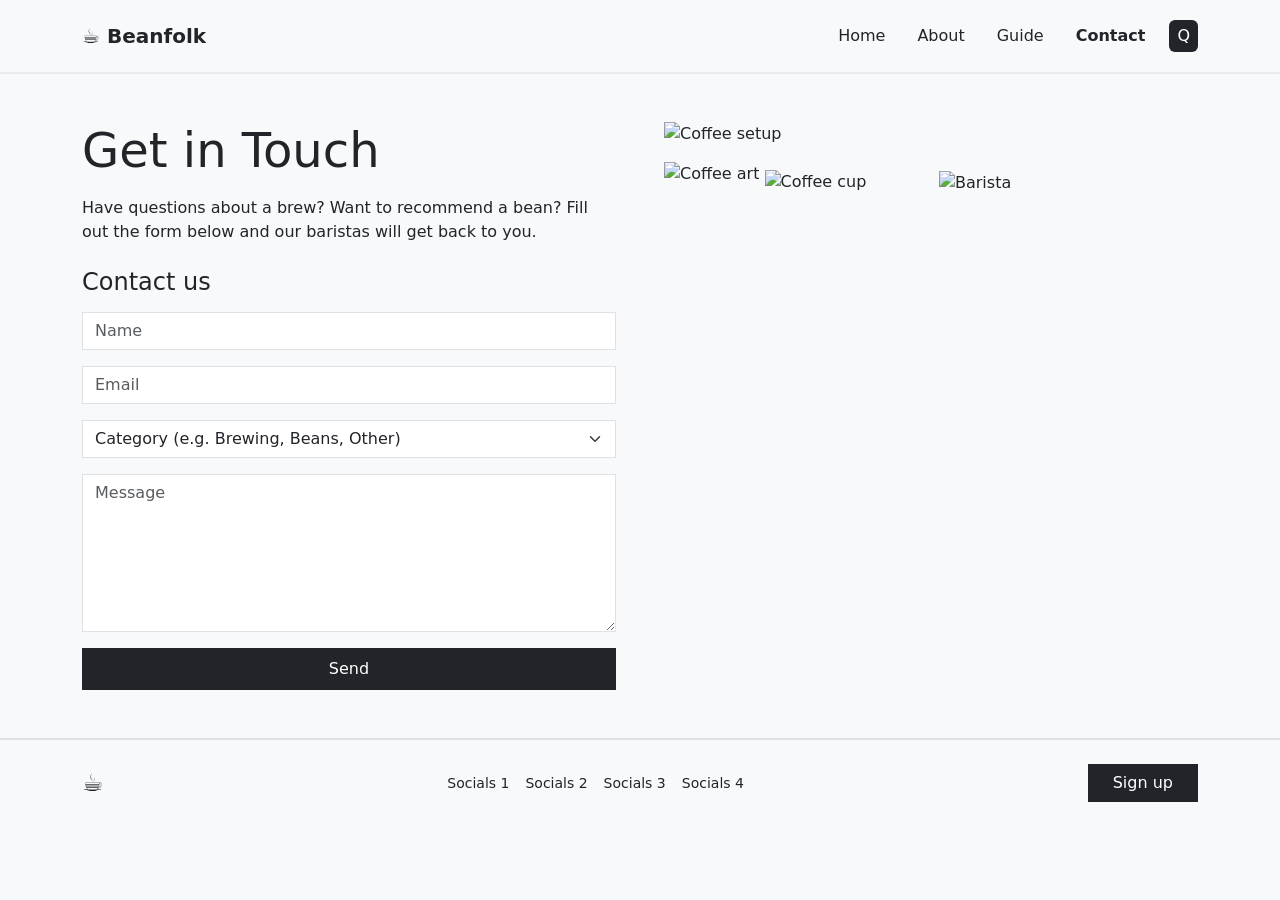
==== contact.html @ 8d96d605 "Add files via upload" ====
<!DOCTYPE html>
<html lang="en">
<head>
    <meta charset="UTF-8">
    <meta name="viewport" content="width=device-width, initial-scale=1.0">
    <title>Beanfolk | Contact</title>
    <link href="https://cdn.jsdelivr.net/npm/bootstrap@5.3.0/dist/css/bootstrap.min.css" rel="stylesheet">
</head>
<body class="bg-light text-dark">
    <nav class="navbar navbar-expand-lg bg-light border-bottom border-2 border-light-subtle py-3">
        <div class="container">
            <a class="navbar-brand fw-bold text-dark" href="#">☕ Beanfolk</a>
            <button class="navbar-toggler" type="button" data-bs-toggle="collapse" data-bs-target="#navbarNav">
                <span class="navbar-toggler-icon"></span>
            </button>
            <div class="collapse navbar-collapse justify-content-end" id="navbarNav">
                <ul class="navbar-nav align-items-center gap-3">
                    <li class="nav-item"><a class="nav-link text-dark" href="index.html">Home</a></li>
                    <li class="nav-item"><a class="nav-link text-dark" href="about.html">About</a></li>
                    <li class="nav-item"><a class="nav-link text-dark" href="guide.html">Guide</a></li>
                    <li class="nav-item"><a class="nav-link text-dark fw-bold" href="contact.html">Contact</a></li>
                    <li class="nav-item">
                        <span class="bg-dark text-white rounded px-2 py-1 d-inline-block">Q</span>
                    </li>
                </ul>
            </div>
        </div>
    </nav>

    <main class="container my-5">
        <div class="row g-5 align-items-start">
            <section class="col-lg-6">
                <h1 class="display-5 fw-normal mb-3">Get in Touch</h1>
                <p class="mb-4">Have questions about a brew? Want to recommend a bean? Fill out the form below and our baristas will get back to you.</p>

                <h2 class="h4 mb-3">Contact us</h2>

                <form>
                    <div class="mb-3">
                        <input type="text" class="form-control rounded-0" placeholder="Name" required>
                    </div>
                    <div class="mb-3">
                        <input type="email" class="form-control rounded-0" placeholder="Email" required>
                    </div>
                    <div class="mb-3">
                        <select class="form-select rounded-0" required>
                            <option value="" disabled selected>Category (e.g. Brewing, Beans, Other)</option>
                            <option value="beans">Coffee Beans</option>
                            <option value="brewing">Brewing Methods</option>
                            <option value="equipment">Equipment</option>
                        </select>
                    </div>
                    <div class="mb-3">
                        <textarea class="form-control rounded-0" rows="6" placeholder="Message" required></textarea>
                    </div>
                    <button type="submit" class="btn btn-dark w-100 py-2 rounded-0">Send</button>
                </form>
            </section>

            <aside class="col-lg-6">
                <img src="https://placehold.co/600x300/ECE4D9/3E2723?text=Top+Image" class="img-fluid w-100 mb-3" alt="Coffee setup">

                <div class="row g-3">
                    <div class="col-6">
                        <img src="https://placehold.co/300x300/ECE4D9/3E2723?text=Image+1" class="img-fluid w-100 mb-3" alt="Coffee art">
                        <img src="https://placehold.co/300x300/ECE4D9/3E2723?text=Image+3" class="img-fluid w-100" alt="Coffee cup">
                    </div>
                    <div class="col-6 mt-4">
                        <img src="https://placehold.co/300x400/ECE4D9/3E2723?text=Image+2" class="img-fluid w-100" alt="Barista">
                    </div>
                </div>
            </aside>
        </div>
    </main>

    <footer class="border-top border-2 py-4 mt-5 bg-light">
        <div class="container d-flex justify-content-between align-items-center flex-wrap gap-3">
            <div class="fs-4">☕</div>
            <div class="d-flex flex-wrap gap-3 small">
                <a href="#" class="text-dark text-decoration-none">Socials 1</a>
                <a href="#" class="text-dark text-decoration-none">Socials 2</a>
                <a href="#" class="text-dark text-decoration-none">Socials 3</a>
                <a href="#" class="text-dark text-decoration-none">Socials 4</a>
            </div>
            <button class="btn btn-dark rounded-0 px-4">Sign up</button>
        </div>
    </footer>

    <script src="https://cdn.jsdelivr.net/npm/bootstrap@5.3.0/dist/js/bootstrap.bundle.min.js"></script>
</body>
</html>
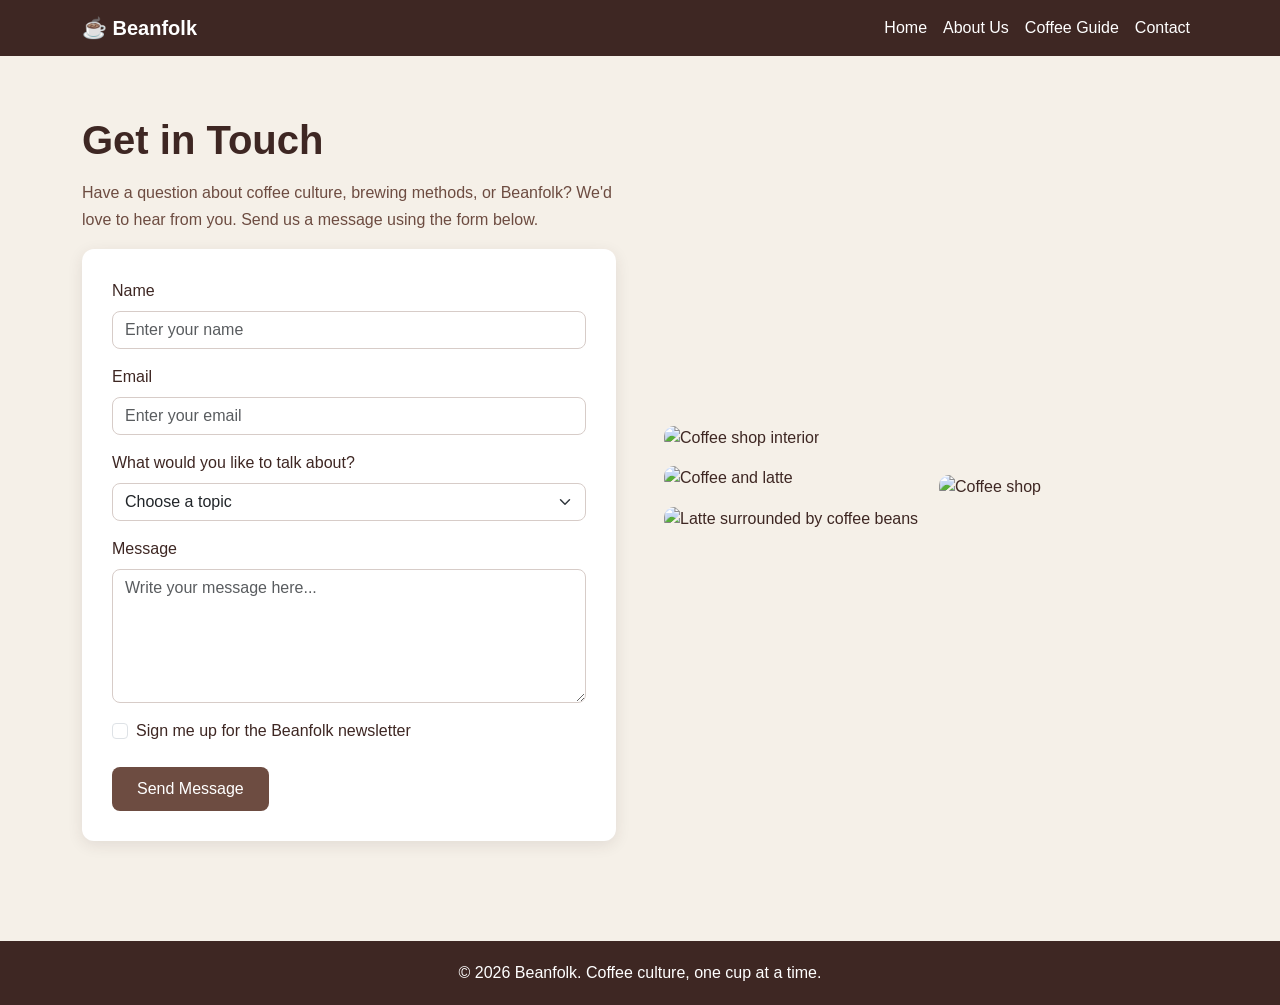
==== commit b53df761: "Revise contact.html with updated Bootstrap and styles Updated Bootstrap version and improved styling" ====
--- a/contact.html
+++ b/contact.html
@@ -1,91 +1,522 @@
 <!DOCTYPE html>
 <html lang="en">
 <head>
-    <meta charset="UTF-8">
-    <meta name="viewport" content="width=device-width, initial-scale=1.0">
-    <title>Beanfolk | Contact</title>
-    <link href="https://cdn.jsdelivr.net/npm/bootstrap@5.3.0/dist/css/bootstrap.min.css" rel="stylesheet">
+<meta charset="UTF-8">
+<meta name="viewport" content="width=device-width, initial-scale=1.0">
+ 
+  <title>Beanfolk | Contact</title>
+ 
+  <!-- Bootstrap CSS -->
+<link
+
+    href="https://cdn.jsdelivr.net/npm/bootstrap@5.3.3/dist/css/bootstrap.min.css"
+
+    rel="stylesheet"
+>
+ 
+  <style>
+
+    body {
+
+      background-color: #f5f0e8;
+
+      color: #3e2723;
+
+      font-family: Arial, sans-serif;
+
+    }
+ 
+    .navbar {
+
+      background-color: #3e2723;
+
+    }
+ 
+    .navbar-brand,
+
+    .nav-link {
+
+      color: #fff !important;
+
+    }
+ 
+    .nav-link:hover {
+
+      color: #d7b899 !important;
+
+    }
+ 
+    .contact-section {
+
+      padding: 60px 0;
+
+    }
+ 
+    .contact-title {
+
+      font-weight: bold;
+
+      margin-bottom: 15px;
+
+    }
+ 
+    .contact-text {
+
+      color: #6d4c41;
+
+      line-height: 1.7;
+
+    }
+ 
+    .contact-form {
+
+      background-color: #fff;
+
+      padding: 30px;
+
+      border-radius: 12px;
+
+      box-shadow: 0 4px 15px rgba(62, 39, 35, 0.1);
+
+    }
+ 
+    .form-control,
+
+    .form-select {
+
+      border: 1px solid #d7ccc8;
+
+      border-radius: 8px;
+
+    }
+ 
+    .form-control:focus,
+
+    .form-select:focus {
+
+      border-color: #795548;
+
+      box-shadow: 0 0 0 0.2rem rgba(121, 85, 72, 0.15);
+
+    }
+ 
+    .btn-coffee {
+
+      background-color: #6d4c41;
+
+      color: white;
+
+      border: none;
+
+      padding: 10px 25px;
+
+      border-radius: 8px;
+
+    }
+ 
+    .btn-coffee:hover {
+
+      background-color: #4e342e;
+
+      color: white;
+
+    }
+ 
+    .coffee-images img {
+
+      object-fit: cover;
+
+      border-radius: 10px;
+
+    }
+ 
+    .top-image {
+
+      height: 300px;
+
+    }
+ 
+    .square-image {
+
+      height: 220px;
+
+    }
+ 
+    .tall-image {
+
+      height: 460px;
+
+    }
+ 
+    footer {
+
+      background-color: #3e2723;
+
+      color: white;
+
+      padding: 20px 0;
+
+      margin-top: 40px;
+
+    }
+</style>
 </head>
-<body class="bg-light text-dark">
-    <nav class="navbar navbar-expand-lg bg-light border-bottom border-2 border-light-subtle py-3">
-        <div class="container">
-            <a class="navbar-brand fw-bold text-dark" href="#">☕ Beanfolk</a>
-            <button class="navbar-toggler" type="button" data-bs-toggle="collapse" data-bs-target="#navbarNav">
-                <span class="navbar-toggler-icon"></span>
-            </button>
-            <div class="collapse navbar-collapse justify-content-end" id="navbarNav">
-                <ul class="navbar-nav align-items-center gap-3">
-                    <li class="nav-item"><a class="nav-link text-dark" href="index.html">Home</a></li>
-                    <li class="nav-item"><a class="nav-link text-dark" href="about.html">About</a></li>
-                    <li class="nav-item"><a class="nav-link text-dark" href="guide.html">Guide</a></li>
-                    <li class="nav-item"><a class="nav-link text-dark fw-bold" href="contact.html">Contact</a></li>
-                    <li class="nav-item">
-                        <span class="bg-dark text-white rounded px-2 py-1 d-inline-block">Q</span>
-                    </li>
-                </ul>
+ 
+<body>
+ 
+  <!-- Navigation -->
+<nav class="navbar navbar-expand-lg">
+<div class="container">
+ 
+      <a class="navbar-brand fw-bold" href="index.html">
+
+        ☕ Beanfolk
+</a>
+ 
+      <button
+
+        class="navbar-toggler"
+
+        type="button"
+
+        data-bs-toggle="collapse"
+
+        data-bs-target="#navbarNav"
+
+        aria-controls="navbarNav"
+
+        aria-expanded="false"
+
+        aria-label="Toggle navigation"
+>
+<span class="navbar-toggler-icon"></span>
+</button>
+ 
+      <div class="collapse navbar-collapse" id="navbarNav">
+ 
+        <ul class="navbar-nav ms-auto">
+ 
+          <li class="nav-item">
+<a class="nav-link" href="index.html">
+
+              Home
+</a>
+</li>
+ 
+          <li class="nav-item">
+<a class="nav-link" href="about.html">
+
+              About Us
+</a>
+</li>
+ 
+          <li class="nav-item">
+<a class="nav-link" href="coffee-guide.html">
+
+              Coffee Guide
+</a>
+</li>
+ 
+          <li class="nav-item">
+<a class="nav-link active" href="contact.html">
+
+              Contact
+</a>
+</li>
+ 
+        </ul>
+ 
+      </div>
+</div>
+</nav>
+ 
+ 
+  <!-- Contact Section -->
+<section class="contact-section">
+ 
+    <div class="container">
+ 
+      <div class="row align-items-center g-5">
+ 
+        <!-- Contact Form -->
+<div class="col-lg-6">
+ 
+          <h1 class="contact-title">
+
+            Get in Touch
+</h1>
+ 
+          <p class="contact-text">
+
+            Have a question about coffee culture, brewing methods,
+
+            or Beanfolk? We'd love to hear from you. Send us a
+
+            message using the form below.
+</p>
+ 
+ 
+          <div class="contact-form">
+ 
+            <form>
+ 
+              <!-- Name -->
+<div class="mb-3">
+ 
+                <label for="name" class="form-label">
+
+                  Name
+</label>
+ 
+                <input
+
+                  type="text"
+
+                  class="form-control"
+
+                  id="name"
+
+                  placeholder="Enter your name"
+
+                  required
+>
+ 
+              </div>
+ 
+ 
+              <!-- Email -->
+<div class="mb-3">
+ 
+                <label for="email" class="form-label">
+
+                  Email
+</label>
+ 
+                <input
+
+                  type="email"
+
+                  class="form-control"
+
+                  id="email"
+
+                  placeholder="Enter your email"
+
+                  required
+>
+ 
+              </div>
+ 
+ 
+              <!-- Topic -->
+<div class="mb-3">
+ 
+                <label for="topic" class="form-label">
+
+                  What would you like to talk about?
+</label>
+ 
+                <select
+
+                  class="form-select"
+
+                  id="topic"
+
+                  required
+>
+ 
+                  <option value="">
+
+                    Choose a topic
+</option>
+ 
+                  <option value="coffee-culture">
+
+                    Coffee Culture
+</option>
+ 
+                  <option value="brewing">
+
+                    Brewing Methods
+</option>
+ 
+                  <option value="origins">
+
+                    Coffee Origins
+</option>
+ 
+                  <option value="website">
+
+                    Website Feedback
+</option>
+ 
+                  <option value="other">
+
+                    Other
+</option>
+ 
+                </select>
+ 
+              </div>
+ 
+ 
+              <!-- Message -->
+<div class="mb-3">
+ 
+                <label for="message" class="form-label">
+
+                  Message
+</label>
+ 
+                <textarea
+
+                  class="form-control"
+
+                  id="message"
+
+                  rows="5"
+
+                  placeholder="Write your message here..."
+
+                  required
+></textarea>
+ 
+              </div>
+ 
+ 
+              <!-- Newsletter -->
+<div class="form-check mb-4">
+ 
+                <input
+
+                  class="form-check-input"
+
+                  type="checkbox"
+
+                  id="newsletter"
+>
+ 
+                <label
+
+                  class="form-check-label"
+
+                  for="newsletter"
+>
+
+                  Sign me up for the Beanfolk newsletter
+</label>
+ 
+              </div>
+ 
+ 
+              <!-- Submit -->
+<button
+
+                type="submit"
+
+                class="btn btn-coffee"
+>
+
+                Send Message
+</button>
+ 
+            </form>
+ 
+          </div>
+ 
+        </div>
+ 
+ 
+        <!-- Coffee Images -->
+<aside class="col-lg-6 coffee-images">
+ 
+          <!-- Large Top Image -->
+<img
+
+            src="https://images.unsplash.com/photo-1501339847302-ac426a4a7cbb?auto=format&fit=crop&w=1200&q=80"
+
+            class="img-fluid w-100 mb-3 top-image"
+
+            alt="Coffee shop interior"
+>
+ 
+ 
+          <div class="row g-3">
+ 
+            <!-- Left Column -->
+<div class="col-6">
+ 
+              <!-- Image 1 -->
+<img
+
+                src="https://images.unsplash.com/photo-1495474472287-4d71bcdd2085?auto=format&fit=crop&w=800&q=80"
+
+                class="img-fluid w-100 mb-3 square-image"
+
+                alt="Coffee and latte"
+>
+ 
+ 
+              <!-- Image 3 -->
+<img
+
+                src="https://images.unsplash.com/photo-1512568400610-62da28bc8a13?auto=format&fit=crop&w=800&q=80"
+
+                class="img-fluid w-100 square-image"
+
+                alt="Latte surrounded by coffee beans"
+>
+ 
             </div>
-        </div>
-    </nav>
-
-    <main class="container my-5">
-        <div class="row g-5 align-items-start">
-            <section class="col-lg-6">
-                <h1 class="display-5 fw-normal mb-3">Get in Touch</h1>
-                <p class="mb-4">Have questions about a brew? Want to recommend a bean? Fill out the form below and our baristas will get back to you.</p>
-
-                <h2 class="h4 mb-3">Contact us</h2>
-
-                <form>
-                    <div class="mb-3">
-                        <input type="text" class="form-control rounded-0" placeholder="Name" required>
-                    </div>
-                    <div class="mb-3">
-                        <input type="email" class="form-control rounded-0" placeholder="Email" required>
-                    </div>
-                    <div class="mb-3">
-                        <select class="form-select rounded-0" required>
-                            <option value="" disabled selected>Category (e.g. Brewing, Beans, Other)</option>
-                            <option value="beans">Coffee Beans</option>
-                            <option value="brewing">Brewing Methods</option>
-                            <option value="equipment">Equipment</option>
-                        </select>
-                    </div>
-                    <div class="mb-3">
-                        <textarea class="form-control rounded-0" rows="6" placeholder="Message" required></textarea>
-                    </div>
-                    <button type="submit" class="btn btn-dark w-100 py-2 rounded-0">Send</button>
-                </form>
-            </section>
-
-            <aside class="col-lg-6">
-                <img src="https://placehold.co/600x300/ECE4D9/3E2723?text=Top+Image" class="img-fluid w-100 mb-3" alt="Coffee setup">
-
-                <div class="row g-3">
-                    <div class="col-6">
-                        <img src="https://placehold.co/300x300/ECE4D9/3E2723?text=Image+1" class="img-fluid w-100 mb-3" alt="Coffee art">
-                        <img src="https://placehold.co/300x300/ECE4D9/3E2723?text=Image+3" class="img-fluid w-100" alt="Coffee cup">
-                    </div>
-                    <div class="col-6 mt-4">
-                        <img src="https://placehold.co/300x400/ECE4D9/3E2723?text=Image+2" class="img-fluid w-100" alt="Barista">
-                    </div>
-                </div>
-            </aside>
-        </div>
-    </main>
-
-    <footer class="border-top border-2 py-4 mt-5 bg-light">
-        <div class="container d-flex justify-content-between align-items-center flex-wrap gap-3">
-            <div class="fs-4">☕</div>
-            <div class="d-flex flex-wrap gap-3 small">
-                <a href="#" class="text-dark text-decoration-none">Socials 1</a>
-                <a href="#" class="text-dark text-decoration-none">Socials 2</a>
-                <a href="#" class="text-dark text-decoration-none">Socials 3</a>
-                <a href="#" class="text-dark text-decoration-none">Socials 4</a>
+ 
+ 
+            <!-- Right Column -->
+<div class="col-6 mt-4">
+ 
+              <!-- Image 2 -->
+<img
+
+                src="https://images.unsplash.com/photo-1445116572660-236099ec97a0?auto=format&fit=crop&w=800&q=80"
+
+                class="img-fluid w-100 tall-image"
+
+                alt="Coffee shop"
+>
+ 
             </div>
-            <button class="btn btn-dark rounded-0 px-4">Sign up</button>
-        </div>
-    </footer>
-
-    <script src="https://cdn.jsdelivr.net/npm/bootstrap@5.3.0/dist/js/bootstrap.bundle.min.js"></script>
+ 
+          </div>
+ 
+        </aside>
+ 
+      </div>
+ 
+    </div>
+ 
+  </section>
+ 
+ 
+  <!-- Footer -->
+<footer>
+ 
+    <div class="container text-center">
+ 
+      <p class="mb-0">
+
+        © 2026 Beanfolk. Coffee culture, one cup at a time.
+</p>
+ 
+    </div>
+ 
+  </footer>
+ 
+ 
+  <!-- Bootstrap JavaScript -->
+<script
+
+    src="https://cdn.jsdelivr.net/npm/bootstrap@5.3.3/dist/js/bootstrap.bundle.min.js"
+></script>
+ 
 </body>
-</html>+</html>
+ 
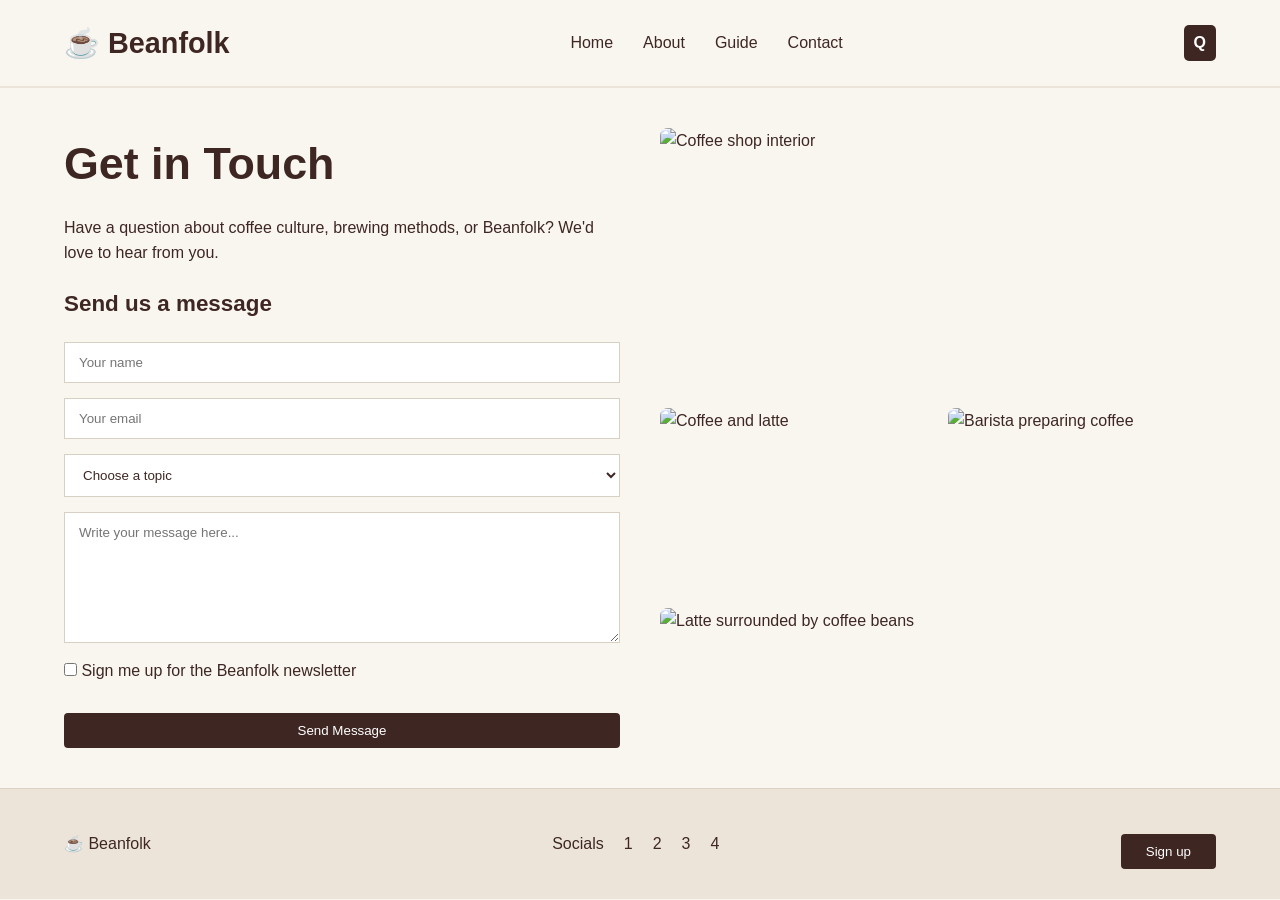
==== commit 77951989: "Refactor contact.html structure and styles" ====
--- a/contact.html
+++ b/contact.html
@@ -3,520 +3,172 @@
 <head>
 <meta charset="UTF-8">
 <meta name="viewport" content="width=device-width, initial-scale=1.0">
+<title>Beanfolk | Contact</title>
  
-  <title>Beanfolk | Contact</title>
- 
-  <!-- Bootstrap CSS -->
-<link
-
-    href="https://cdn.jsdelivr.net/npm/bootstrap@5.3.3/dist/css/bootstrap.min.css"
-
-    rel="stylesheet"
->
- 
-  <style>
-
-    body {
-
-      background-color: #f5f0e8;
-
-      color: #3e2723;
-
-      font-family: Arial, sans-serif;
-
-    }
- 
-    .navbar {
-
-      background-color: #3e2723;
-
-    }
- 
-    .navbar-brand,
-
-    .nav-link {
-
-      color: #fff !important;
-
-    }
- 
-    .nav-link:hover {
-
-      color: #d7b899 !important;
-
-    }
- 
-    .contact-section {
-
-      padding: 60px 0;
-
-    }
- 
-    .contact-title {
-
-      font-weight: bold;
-
-      margin-bottom: 15px;
-
-    }
- 
-    .contact-text {
-
-      color: #6d4c41;
-
-      line-height: 1.7;
-
-    }
- 
-    .contact-form {
-
-      background-color: #fff;
-
-      padding: 30px;
-
-      border-radius: 12px;
-
-      box-shadow: 0 4px 15px rgba(62, 39, 35, 0.1);
-
-    }
- 
-    .form-control,
-
-    .form-select {
-
-      border: 1px solid #d7ccc8;
-
-      border-radius: 8px;
-
-    }
- 
-    .form-control:focus,
-
-    .form-select:focus {
-
-      border-color: #795548;
-
-      box-shadow: 0 0 0 0.2rem rgba(121, 85, 72, 0.15);
-
-    }
- 
-    .btn-coffee {
-
-      background-color: #6d4c41;
-
-      color: white;
-
-      border: none;
-
-      padding: 10px 25px;
-
-      border-radius: 8px;
-
-    }
- 
-    .btn-coffee:hover {
-
-      background-color: #4e342e;
-
-      color: white;
-
-    }
- 
-    .coffee-images img {
-
-      object-fit: cover;
-
-      border-radius: 10px;
-
-    }
- 
-    .top-image {
-
-      height: 300px;
-
-    }
- 
-    .square-image {
-
-      height: 220px;
-
-    }
- 
-    .tall-image {
-
-      height: 460px;
-
-    }
- 
-    footer {
-
-      background-color: #3e2723;
-
-      color: white;
-
-      padding: 20px 0;
-
-      margin-top: 40px;
-
-    }
-</style>
+  <!-- Make sure style.css is in the SAME folder as contact.html -->
+<link rel="stylesheet" href="style.css">
 </head>
  
 <body>
  
-  <!-- Navigation -->
-<nav class="navbar navbar-expand-lg">
-<div class="container">
+  <header>
+<div class="logo">☕ Beanfolk</div>
  
-      <a class="navbar-brand fw-bold" href="index.html">
-
-        ☕ Beanfolk
-</a>
- 
-      <button
-
-        class="navbar-toggler"
-
-        type="button"
-
-        data-bs-toggle="collapse"
-
-        data-bs-target="#navbarNav"
-
-        aria-controls="navbarNav"
-
-        aria-expanded="false"
-
-        aria-label="Toggle navigation"
->
-<span class="navbar-toggler-icon"></span>
-</button>
- 
-      <div class="collapse navbar-collapse" id="navbarNav">
- 
-        <ul class="navbar-nav ms-auto">
- 
-          <li class="nav-item">
-<a class="nav-link" href="index.html">
-
-              Home
-</a>
-</li>
- 
-          <li class="nav-item">
-<a class="nav-link" href="about.html">
-
-              About Us
-</a>
-</li>
- 
-          <li class="nav-item">
-<a class="nav-link" href="coffee-guide.html">
-
-              Coffee Guide
-</a>
-</li>
- 
-          <li class="nav-item">
-<a class="nav-link active" href="contact.html">
-
-              Contact
-</a>
-</li>
- 
-        </ul>
- 
-      </div>
-</div>
+    <nav>
+<ul>
+<li><a href="index.html">Home</a></li>
+<li><a href="about.html">About</a></li>
+<li><a href="guide.html">Guide</a></li>
+<li><a href="contact.html" class="active-link">Contact</a></li>
+</ul>
 </nav>
  
+    <div class="search-icon">Q</div>
+</header>
  
-  <!-- Contact Section -->
-<section class="contact-section">
  
-    <div class="container">
+  <main class="contact-page">
  
-      <div class="row align-items-center g-5">
+    <div class="contact-layout">
  
-        <!-- Contact Form -->
-<div class="col-lg-6">
+      <section class="contact-form-panel">
  
-          <h1 class="contact-title">
+        <h1>Get in Touch</h1>
+ 
+        <p>
 
-            Get in Touch
-</h1>
- 
-          <p class="contact-text">
+          Have a question about coffee culture, brewing methods, or Beanfolk?
 
-            Have a question about coffee culture, brewing methods,
-
-            or Beanfolk? We'd love to hear from you. Send us a
-
-            message using the form below.
+          We'd love to hear from you.
 </p>
  
+        <h2>Send us a message</h2>
  
-          <div class="contact-form">
+        <form class="contact-form">
  
-            <form>
+          <input
+
+            type="text"
+
+            class="form-control"
+
+            placeholder="Your name"
+
+            required
+>
  
-              <!-- Name -->
-<div class="mb-3">
+          <input
+
+            type="email"
+
+            class="form-control"
+
+            placeholder="Your email"
+
+            required
+>
  
-                <label for="name" class="form-label">
+          <select class="form-select" required>
+<option value="" disabled selected>Choose a topic</option>
+<option value="coffee-culture">Coffee Culture</option>
+<option value="brewing">Brewing Methods</option>
+<option value="coffee-guide">Coffee Guide</option>
+<option value="feedback">Website Feedback</option>
+<option value="other">Other</option>
+</select>
+ 
+          <textarea
 
-                  Name
+            class="form-control"
+
+            rows="7"
+
+            placeholder="Write your message here..."
+
+            required
+></textarea>
+ 
+          <label>
+<input type="checkbox">
+
+            Sign me up for the Beanfolk newsletter
 </label>
  
-                <input
+          <button type="submit" class="btn">Send Message</button>
+ 
+        </form>
+ 
+      </section>
+ 
+ 
+      <aside class="contact-gallery">
+ 
+        <img
 
-                  type="text"
+          class="gallery-main"
 
-                  class="form-control"
+          src="https://images.unsplash.com/photo-1501339847302-ac426a4a7cbb?auto=format&fit=crop&w=1200&q=80"
 
-                  id="name"
-
-                  placeholder="Enter your name"
-
-                  required
+          alt="Coffee shop interior"
 >
  
-              </div>
+        <div class="gallery-grid">
  
+          <div class="gallery-column">
  
-              <!-- Email -->
-<div class="mb-3">
- 
-                <label for="email" class="form-label">
+            <img
 
-                  Email
-</label>
- 
-                <input
+              src="https://images.unsplash.com/photo-1495474472287-4d71bcdd2085?auto=format&fit=crop&w=800&q=80"
 
-                  type="email"
-
-                  class="form-control"
-
-                  id="email"
-
-                  placeholder="Enter your email"
-
-                  required
+              alt="Coffee and latte"
 >
  
-              </div>
- 
- 
-              <!-- Topic -->
-<div class="mb-3">
- 
-                <label for="topic" class="form-label">
+            <img
 
-                  What would you like to talk about?
-</label>
- 
-                <select
+              src="https://images.unsplash.com/photo-1512568400610-62da28bc8a13?auto=format&fit=crop&w=800&q=80"
 
-                  class="form-select"
-
-                  id="topic"
-
-                  required
+              alt="Latte surrounded by coffee beans"
 >
  
-                  <option value="">
+          </div>
+ 
+          <div class="gallery-column tall">
+ 
+            <img
 
-                    Choose a topic
-</option>
- 
-                  <option value="coffee-culture">
+              src="https://images.unsplash.com/photo-1445116572660-236099ec97a0?auto=format&fit=crop&w=800&q=80"
 
-                    Coffee Culture
-</option>
- 
-                  <option value="brewing">
-
-                    Brewing Methods
-</option>
- 
-                  <option value="origins">
-
-                    Coffee Origins
-</option>
- 
-                  <option value="website">
-
-                    Website Feedback
-</option>
- 
-                  <option value="other">
-
-                    Other
-</option>
- 
-                </select>
- 
-              </div>
- 
- 
-              <!-- Message -->
-<div class="mb-3">
- 
-                <label for="message" class="form-label">
-
-                  Message
-</label>
- 
-                <textarea
-
-                  class="form-control"
-
-                  id="message"
-
-                  rows="5"
-
-                  placeholder="Write your message here..."
-
-                  required
-></textarea>
- 
-              </div>
- 
- 
-              <!-- Newsletter -->
-<div class="form-check mb-4">
- 
-                <input
-
-                  class="form-check-input"
-
-                  type="checkbox"
-
-                  id="newsletter"
+              alt="Barista preparing coffee"
 >
- 
-                <label
-
-                  class="form-check-label"
-
-                  for="newsletter"
->
-
-                  Sign me up for the Beanfolk newsletter
-</label>
- 
-              </div>
- 
- 
-              <!-- Submit -->
-<button
-
-                type="submit"
-
-                class="btn btn-coffee"
->
-
-                Send Message
-</button>
- 
-            </form>
  
           </div>
  
         </div>
  
- 
-        <!-- Coffee Images -->
-<aside class="col-lg-6 coffee-images">
- 
-          <!-- Large Top Image -->
-<img
-
-            src="https://images.unsplash.com/photo-1501339847302-ac426a4a7cbb?auto=format&fit=crop&w=1200&q=80"
-
-            class="img-fluid w-100 mb-3 top-image"
-
-            alt="Coffee shop interior"
->
- 
- 
-          <div class="row g-3">
- 
-            <!-- Left Column -->
-<div class="col-6">
- 
-              <!-- Image 1 -->
-<img
-
-                src="https://images.unsplash.com/photo-1495474472287-4d71bcdd2085?auto=format&fit=crop&w=800&q=80"
-
-                class="img-fluid w-100 mb-3 square-image"
-
-                alt="Coffee and latte"
->
- 
- 
-              <!-- Image 3 -->
-<img
-
-                src="https://images.unsplash.com/photo-1512568400610-62da28bc8a13?auto=format&fit=crop&w=800&q=80"
-
-                class="img-fluid w-100 square-image"
-
-                alt="Latte surrounded by coffee beans"
->
- 
-            </div>
- 
- 
-            <!-- Right Column -->
-<div class="col-6 mt-4">
- 
-              <!-- Image 2 -->
-<img
-
-                src="https://images.unsplash.com/photo-1445116572660-236099ec97a0?auto=format&fit=crop&w=800&q=80"
-
-                class="img-fluid w-100 tall-image"
-
-                alt="Coffee shop"
->
- 
-            </div>
- 
-          </div>
- 
-        </aside>
- 
-      </div>
+      </aside>
  
     </div>
  
-  </section>
+  </main>
  
  
-  <!-- Footer -->
-<footer>
+  <footer>
  
-    <div class="container text-center">
+    <div class="footer-logo">☕ Beanfolk</div>
  
-      <p class="mb-0">
-
-        © 2026 Beanfolk. Coffee culture, one cup at a time.
-</p>
+    <div class="footer-socials">
+<span>Socials</span>
+<span>1</span>
+<span>2</span>
+<span>3</span>
+<span>4</span>
+</div>
  
-    </div>
+    <button class="btn">Sign up</button>
  
   </footer>
  
  
-  <!-- Bootstrap JavaScript -->
-<script
-
-    src="https://cdn.jsdelivr.net/npm/bootstrap@5.3.3/dist/js/bootstrap.bundle.min.js"
-></script>
- 
 </body>
 </html>
  
--- a/style.css
+++ b/style.css
@@ -0,0 +1,693 @@
+
+:root {
+    --bg-color: #F9F6F0;
+    --card-color: #ECE4D9;
+    --text-color: #3E2723;
+    --accent-color: #8D6E63;
+    --white: #FFFFFF;
+    --apple-font: -apple-system, BlinkMacSystemFont, "SF Pro Display", "SF Pro Text", sans-serif;
+}
+
+* {
+    margin: 0;
+    padding: 0;
+    box-sizing: border-box;
+}
+
+html {
+    scroll-behavior: smooth;
+}
+
+body {
+    font-family: var(--apple-font);
+    background-color: var(--bg-color);
+    color: var(--text-color);
+    line-height: 1.6;
+}
+
+h1, h2, h3, .logo {
+    font-family: var(--apple-font);
+}
+
+header {
+    display: flex;
+    justify-content: space-between;
+    align-items: center;
+    padding: 20px 5%;
+    background-color: var(--bg-color);
+    border-bottom: 2px solid var(--card-color);
+}
+
+.logo {
+    font-size: 1.8rem;
+    font-weight: 600;
+}
+
+nav ul {
+    display: flex;
+    list-style: none;
+    gap: 30px;
+}
+
+nav a {
+    text-decoration: none;
+    color: var(--text-color);
+    font-weight: 500;
+    transition: color 0.3s;
+}
+
+nav a:hover {
+    color: var(--accent-color);
+}
+
+.search-icon {
+    background-color: var(--text-color);
+    color: var(--white);
+    padding: 5px 10px;
+    border-radius: 5px;
+    font-weight: bold;
+}
+
+main {
+    padding: 40px 5%;
+}
+
+.btn {
+    background-color: var(--text-color);
+    color: var(--white);
+    padding: 10px 25px;
+    border: none;
+    border-radius: 4px;
+    cursor: pointer;
+    font-family: var(--apple-font);
+    margin-top: 15px;
+    transition: background 0.3s;
+}
+
+.btn:hover {
+    background-color: var(--accent-color);
+}
+
+.sign-up-btn {
+    margin-top: 0;
+}
+
+img {
+    max-width: 100%;
+    border-radius: 8px;
+    object-fit: cover;
+}
+
+.hero-section {
+    display: grid;
+    grid-template-columns: 1fr 1fr;
+    gap: 40px;
+    align-items: center;
+    margin-bottom: 60px;
+}
+
+.hero-image {
+    position: relative;
+    width: 100%;
+    min-height: 420px;
+    overflow: hidden;
+    border-radius: 12px;
+    background-color: var(--card-color);
+}
+
+.hero-image img {
+    position: absolute;
+    inset: 0;
+    width: 100%;
+    height: 100%;
+    object-fit: cover;
+    opacity: 0;
+    transition: opacity 0.7s ease;
+}
+
+.hero-image img.active {
+    opacity: 1;
+}
+
+.slide-dots {
+    position: absolute;
+    bottom: 12px;
+    left: 50%;
+    transform: translateX(-50%);
+    display: flex;
+    gap: 8px;
+    z-index: 2;
+}
+
+.dot {
+    width: 7px;
+    height: 7px;
+    border-radius: 50%;
+    background-color: rgba(255, 255, 255, 0.75);
+    border: 1px solid rgba(62, 39, 35, 0.35);
+    display: block;
+    cursor: pointer;
+    transition: all 0.3s ease;
+}
+
+.dot.active {
+    background-color: var(--text-color);
+    transform: scale(1.1);
+}
+
+.hero-text h1 {
+    font-size: 3rem;
+    margin-bottom: 20px;
+}
+
+.hero-text p {
+    white-space: pre-line;
+    text-align: justify;
+}
+
+.locations-grid {
+    display: flex;
+    gap: 30px;
+    overflow-x: auto;
+    padding: 0 4px 18px;
+    scroll-snap-type: x mandatory;
+    scrollbar-color: var(--accent-color) var(--card-color);
+    scrollbar-width: thin;
+    margin-bottom: 60px;
+}
+
+article.location-card {
+    flex: 0 0 min(360px, 82vw);
+    background-color: var(--white);
+    padding: 20px;
+    border-radius: 8px;
+    box-shadow: 0 4px 6px rgba(0,0,0,0.05);
+    scroll-snap-align: start;
+    display: flex;
+    flex-direction: column;
+}
+
+.location-card img {
+    width: 100%;
+    height: 200px;
+    margin-bottom: 15px;
+    background-color: var(--card-color);
+}
+
+.location-card h3 {
+    margin-bottom: 10px;
+}
+
+.location-card p {
+    text-align: justify;
+}
+
+.location-card .read-more {
+    align-self: flex-start;
+    margin-top: auto;
+}
+
+.read-more {
+    display: inline-block;
+    margin-top: 10px;
+    padding: 9px 16px;
+    border-radius: 4px;
+    background-color: var(--text-color);
+    color: var(--white);
+    text-decoration: none;
+    font-size: 0.9rem;
+    transition: background-color 0.3s;
+}
+
+.read-more:hover {
+    background-color: var(--accent-color);
+}
+
+.guide-page-shell {
+    max-width: 1200px;
+    margin: 0 auto;
+    padding-top: 30px;
+}
+
+.guide-header {
+    margin-bottom: 30px;
+}
+
+.guide-header h1 {
+    font-size: 3rem;
+    margin-bottom: 10px;
+}
+
+.guide-layout {
+    display: grid;
+    grid-template-columns: 220px 1fr;
+    gap: 30px;
+    align-items: start;
+}
+
+.sidebar {
+    display: flex;
+    flex-direction: column;
+    gap: 12px;
+}
+
+.sidebar-group,
+.menu-item {
+    background: #d9d9d9;
+    border-radius: 8px;
+    overflow: hidden;
+}
+
+.menu-button {
+    width: 100%;
+    border: none;
+    background: transparent;
+    color: var(--text-color);
+    text-align: left;
+    font: inherit;
+    padding: 15px 16px;
+    cursor: pointer;
+    font-weight: 500;
+}
+
+.submenu {
+    display: none;
+    background: rgba(255, 255, 255, 0.28);
+    border-top: 1px solid rgba(62, 39, 35, 0.1);
+    padding: 8px 0;
+}
+
+.menu-item.open .submenu {
+    display: flex;
+    flex-direction: column;
+}
+
+.submenu a {
+    text-decoration: none;
+    color: var(--text-color);
+    padding: 8px 16px;
+    font-size: 0.95rem;
+}
+
+.submenu a:hover {
+    background: rgba(255, 255, 255, 0.18);
+}
+
+.guide-content {
+    display: grid;
+    gap: 30px;
+}
+
+.guide-cards {
+    display: grid;
+    grid-template-columns: repeat(2, minmax(220px, 1fr));
+    gap: 22px;
+}
+
+.guide-card {
+    background: #d9d9d9;
+    border-radius: 8px;
+    padding: 28px 28px 24px;
+    overflow: hidden;
+    cursor: pointer;
+    display: flex;
+    flex-direction: column;
+    justify-content: flex-start;
+    min-height: 300px;
+}
+
+.guide-cards img {
+    display: none;
+}
+
+.guide-card h3,
+.detail-panel h2 {
+    padding: 0;
+}
+
+.guide-card h3 {
+    font-size: clamp(2.1rem, 3.7vw, 3.6rem);
+    line-height: 1.05;
+    margin: 0 0 18px;
+    font-weight: 700;
+    color: var(--text-color);
+}
+
+.guide-card p,
+.detail-panel p {
+    padding: 0;
+    margin-bottom: 10px;
+}
+
+.guide-card p {
+    font-size: 1.1rem;
+    line-height: 1.45;
+    max-width: 520px;
+}
+
+.guide-card .read-more {
+    padding: 0;
+    margin-top: auto;
+    font-size: 1rem;
+    background-color: transparent;
+    color: var(--accent-color);
+}
+
+.guide-card .read-more:hover {
+    background-color: transparent;
+    color: var(--text-color);
+}
+
+.detail-panels {
+    display: block;
+}
+
+.detail-panel {
+    display: none;
+    background: rgba(255, 255, 255, 0.15);
+    border-radius: 8px;
+    padding: 20px 0 24px;
+}
+
+.detail-panel.active {
+    display: block;
+}
+
+.detail-panel h2 {
+    font-size: 2rem;
+    margin-bottom: 10px;
+}
+
+.detail-panel h3 {
+    font-size: 1.2rem;
+    margin-bottom: 8px;
+}
+
+.detail-panel p {
+    font-size: 0.96rem;
+}
+
+.table-responsive {
+    overflow-x: auto;
+    padding: 0 18px;
+}
+
+table {
+    width: 100%;
+    border-collapse: collapse;
+    background: rgba(255,255,255,0.1);
+}
+
+th, td {
+    text-align: left;
+    padding: 12px 14px;
+    border-bottom: 1px solid rgba(62, 39, 35, 0.12);
+}
+
+th {
+    font-weight: 600;
+    background: rgba(62, 39, 35, 0.04);
+}
+
+.equipment-grid {
+    display: grid;
+    grid-template-columns: repeat(2, minmax(220px, 1fr));
+    gap: 18px;
+    padding: 0 18px;
+    margin-top: 15px;
+}
+
+.equipment-box {
+    background: rgba(255, 255, 255, 0.18);
+    border: 1px solid rgba(62, 39, 35, 0.08);
+    border-radius: 8px;
+    padding: 16px;
+}
+
+.equipment-box h3 {
+    margin-bottom: 8px;
+    font-size: 1.2rem;
+}
+
+.equipment-box p {
+    font-size: 0.96rem;
+    line-height: 1.6;
+}
+
+.bean-summary-grid {
+    display: grid;
+    grid-template-columns: repeat(2, minmax(220px, 1fr));
+    gap: 18px;
+    padding: 0 18px;
+    margin-top: 15px;
+}
+
+.bean-summary {
+    background: rgba(255, 255, 255, 0.18);
+    border: 1px solid rgba(62, 39, 35, 0.08);
+    border-radius: 8px;
+    padding: 16px;
+}
+
+.bean-summary h3 {
+    margin-bottom: 8px;
+    font-size: 1.2rem;
+}
+
+.tips-grid {
+    display: grid;
+    grid-template-columns: repeat(2, minmax(220px, 1fr));
+    gap: 18px;
+    padding: 0 18px;
+    margin-top: 15px;
+}
+
+.tip-box {
+    background: rgba(255, 255, 255, 0.18);
+    border: 1px solid rgba(62, 39, 35, 0.08);
+    border-radius: 8px;
+    padding: 16px;
+}
+
+.tip-box h3 {
+    margin-bottom: 8px;
+    font-size: 1.2rem;
+}
+
+.tip-box p {
+    font-size: 0.96rem;
+    line-height: 1.6;
+}
+
+footer {
+    display: flex;
+    justify-content: space-between;
+    align-items: center;
+    padding: 30px 5%;
+    background-color: var(--card-color);
+    border-top: 1px solid #dcd3c6;
+}
+
+.footer-socials {
+    display: flex;
+    gap: 20px;
+}
+
+.contact-page {
+    padding: 40px 5% 0;
+}
+
+.contact-layout {
+    display: grid;
+    grid-template-columns: 1fr 1fr;
+    gap: 40px;
+    align-items: start;
+}
+
+.contact-form-panel h1 {
+    font-family: var(--apple-font);
+    font-size: 2.8rem;
+    margin-bottom: 15px;
+}
+
+.contact-form-panel p,
+.contact-form-panel h2 {
+    margin-bottom: 20px;
+}
+
+.contact-form-panel h2 {
+    font-size: 1.4rem;
+    font-weight: 600;
+}
+
+.contact-form {
+    display: grid;
+    gap: 15px;
+}
+
+.form-control,
+.form-select {
+    width: 100%;
+    padding: 12px 14px;
+    border: 1px solid #d9d0c4;
+    border-radius: 0;
+    background-color: var(--white);
+    color: var(--text-color);
+    font-family: var(--apple-font);
+}
+
+.form-control:focus,
+.form-select:focus {
+    border-color: var(--accent-color);
+    box-shadow: none;
+    outline: none;
+}
+
+.contact-gallery {
+    display: grid;
+    gap: 20px;
+}
+
+.gallery-main {
+    width: 100%;
+    height: 260px;
+    object-fit: cover;
+    border-radius: 8px;
+}
+
+.gallery-grid {
+    display: grid;
+    grid-template-columns: 1fr 1fr;
+    gap: 20px;
+}
+
+.gallery-column {
+    display: grid;
+    gap: 20px;
+}
+
+.gallery-column img {
+    width: 100%;
+    height: 180px;
+    object-fit: cover;
+    border-radius: 8px;
+}
+
+.gallery-column.tall img {
+    height: 100%;
+    min-height: 380px;
+}
+
+@media (max-width: 1024px) {
+    .hero-section {
+        grid-template-columns: 1fr;
+        gap: 25px;
+    }
+
+    .guide-layout {
+        grid-template-columns: 1fr;
+    }
+
+    .guide-cards {
+        grid-template-columns: repeat(2, minmax(220px, 1fr));
+    }
+
+    .contact-layout {
+        grid-template-columns: 1fr;
+    }
+}
+
+@media (max-width: 768px) {
+    main {
+        padding: 28px 20px;
+    }
+
+    header {
+        flex-direction: column;
+        gap: 15px;
+        padding: 18px 20px;
+    }
+
+    nav ul {
+        flex-wrap: wrap;
+        justify-content: center;
+        gap: 12px 18px;
+    }
+
+    .logo {
+        font-size: 1.5rem;
+    }
+
+    .hero-text h1,
+    .guide-header h1,
+    .contact-form-panel h1 {
+        font-size: 2.3rem;
+    }
+
+    .guide-cards,
+    .bean-summary-grid,
+    .tips-grid,
+    .gallery-grid {
+        grid-template-columns: 1fr;
+    }
+
+    .guide-card {
+        min-height: auto;
+    }
+
+    .guide-card h3 {
+        font-size: clamp(1.9rem, 8vw, 2.7rem);
+    }
+
+    .guide-card p {
+        font-size: 1rem;
+    }
+
+    .detail-panel h2 {
+        font-size: 1.7rem;
+    }
+
+    footer {
+        flex-direction: column;
+        gap: 16px;
+        text-align: center;
+    }
+
+    .footer-socials {
+        flex-wrap: wrap;
+        justify-content: center;
+    }
+}
+
+@media (max-width: 520px) {
+    .logo {
+        font-size: 1.3rem;
+    }
+
+    nav ul {
+        gap: 10px 14px;
+        font-size: 0.9rem;
+    }
+
+    .hero-text h1,
+    .guide-header h1,
+    .contact-form-panel h1 {
+        font-size: 2rem;
+    }
+
+    .guide-card,
+    .location-card,
+    .contact-form-panel,
+    .contact-gallery {
+        padding-left: 0;
+        padding-right: 0;
+    }
+
+    .btn {
+        width: 100%;
+    }
+
+    .gallery-column.tall img {
+        min-height: 260px;
+    }
+}
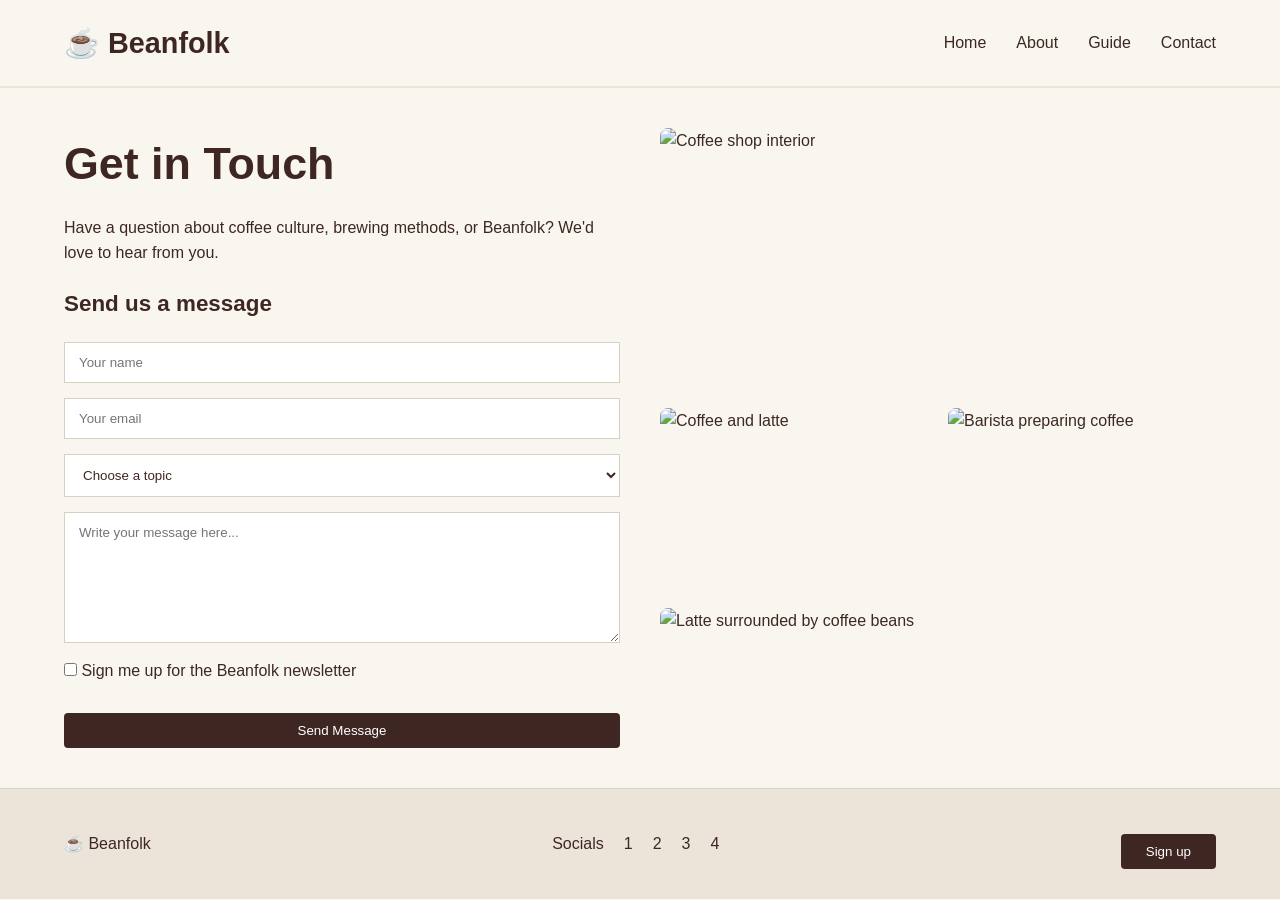
==== commit 927c0e46: "Remove search icon from contact page header" ====
--- a/contact.html
+++ b/contact.html
@@ -23,7 +23,6 @@
 </ul>
 </nav>
  
-    <div class="search-icon">Q</div>
 </header>
  
  
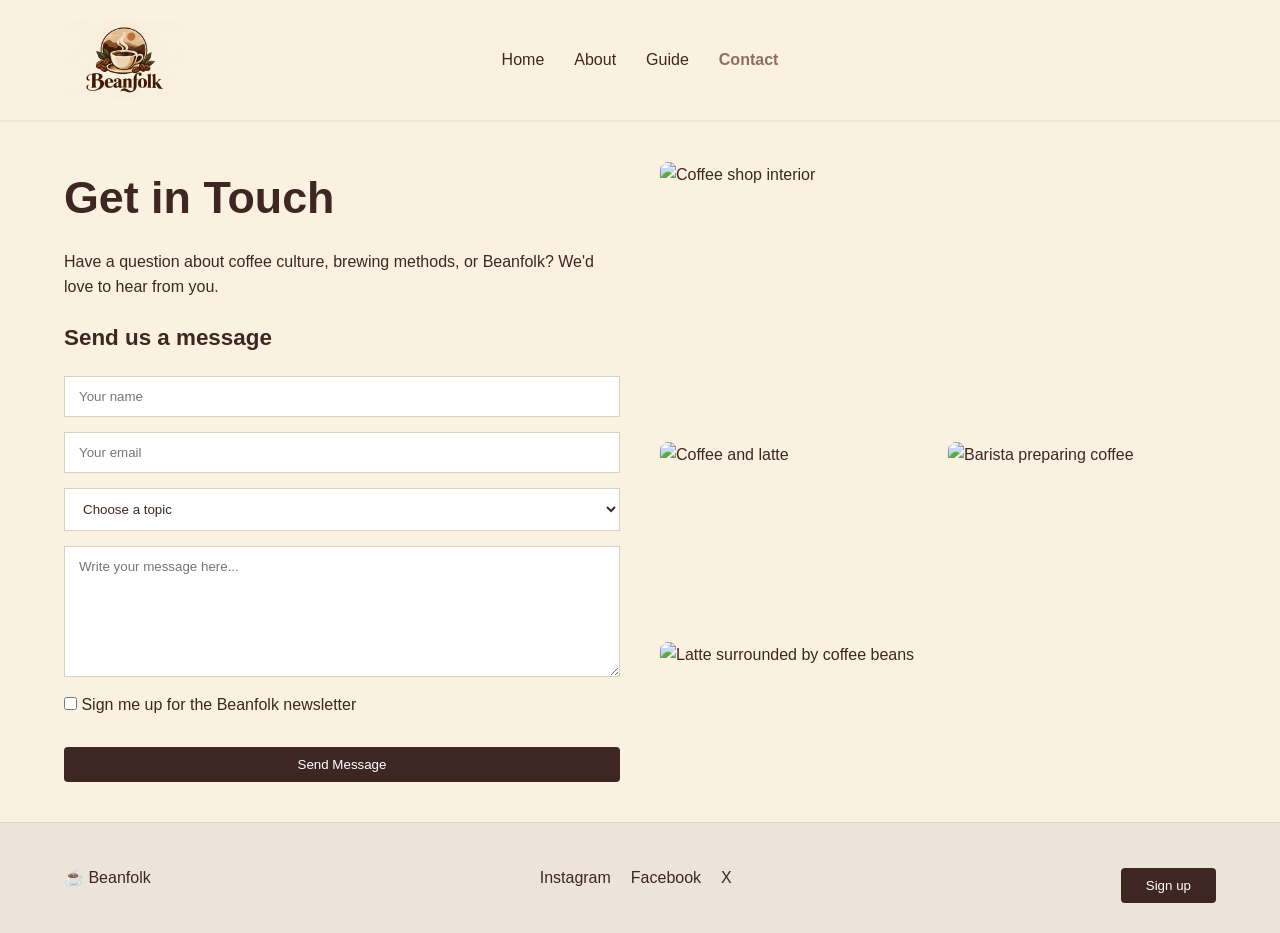
==== commit 35ce20f0: "Add files via upload" ====
--- a/contact.html
+++ b/contact.html
@@ -1,173 +1,99 @@
 <!DOCTYPE html>
 <html lang="en">
 <head>
-<meta charset="UTF-8">
-<meta name="viewport" content="width=device-width, initial-scale=1.0">
-<title>Beanfolk | Contact</title>
- 
-  <!-- Make sure style.css is in the SAME folder as contact.html -->
-<link rel="stylesheet" href="style.css">
+    <meta charset="UTF-8">
+    <meta name="viewport" content="width=device-width, initial-scale=1.0">
+    <title>Beanfolk | Contact</title>
+    <link rel="icon" type="image/png" href="assets/Icon.png">
+    <link rel="stylesheet" href="style.css?v=20261006-logo-blend">
 </head>
- 
 <body>
- 
-  <header>
-<div class="logo">☕ Beanfolk</div>
- 
-    <nav>
-<ul>
-<li><a href="index.html">Home</a></li>
-<li><a href="about.html">About</a></li>
-<li><a href="guide.html">Guide</a></li>
-<li><a href="contact.html" class="active-link">Contact</a></li>
-</ul>
-</nav>
- 
-</header>
- 
- 
-  <main class="contact-page">
- 
-    <div class="contact-layout">
- 
-      <section class="contact-form-panel">
- 
-        <h1>Get in Touch</h1>
- 
-        <p>
+    <header>
+        <div class="logo"><img src="assets/Icon.png" alt="Beanfolk coffee logo"></div>
 
-          Have a question about coffee culture, brewing methods, or Beanfolk?
+        <nav>
+            <ul>
+                <li><a href="index.html">Home</a></li>
+                <li><a href="about.html">About</a></li>
+                <li><a href="guide.html">Guide</a></li>
+                <li><a href="contact.html" class="active-link">Contact</a></li>
+            </ul>
+        </nav>
+    </header>
 
-          We'd love to hear from you.
-</p>
- 
-        <h2>Send us a message</h2>
- 
-        <form class="contact-form">
- 
-          <input
+    <main class="contact-page">
+        <div class="contact-layout">
+            <section class="contact-form-panel">
+                <h1>Get in Touch</h1>
+                <p>Have a question about coffee culture, brewing methods, or Beanfolk? We'd love to hear from you.</p>
 
-            type="text"
+                <h2>Send us a message</h2>
 
-            class="form-control"
+                <form class="contact-form">
+                    <input type="text" class="form-control" placeholder="Your name" required>
+                    <input type="email" class="form-control" placeholder="Your email" required>
 
-            placeholder="Your name"
+                    <select class="form-select" required>
+                        <option value="" disabled selected>Choose a topic</option>
+                        <option value="coffee-culture">Coffee Culture</option>
+                        <option value="brewing">Brewing Methods</option>
+                        <option value="coffee-guide">Coffee Guide</option>
+                        <option value="feedback">Website Feedback</option>
+                        <option value="other">Other</option>
+                    </select>
 
-            required
->
- 
-          <input
+                    <textarea class="form-control" rows="7" placeholder="Write your message here..." required></textarea>
 
-            type="email"
+                    <label>
+                        <input type="checkbox">
+                        Sign me up for the Beanfolk newsletter
+                    </label>
 
-            class="form-control"
+                    <button type="submit" class="btn">Send Message</button>
+                </form>
+            </section>
 
-            placeholder="Your email"
+            <aside class="contact-gallery">
+                <img
+                    class="gallery-main"
+                    src="https://images.unsplash.com/photo-1501339847302-ac426a4a7cbb?auto=format&fit=crop&w=1200&q=80"
+                    alt="Coffee shop interior"
+                >
 
-            required
->
- 
-          <select class="form-select" required>
-<option value="" disabled selected>Choose a topic</option>
-<option value="coffee-culture">Coffee Culture</option>
-<option value="brewing">Brewing Methods</option>
-<option value="coffee-guide">Coffee Guide</option>
-<option value="feedback">Website Feedback</option>
-<option value="other">Other</option>
-</select>
- 
-          <textarea
+                <div class="gallery-grid">
+                    <div class="gallery-column">
+                        <img
+                            src="https://images.unsplash.com/photo-1495474472287-4d71bcdd2085?auto=format&fit=crop&w=800&q=80"
+                            alt="Coffee and latte"
+                        >
+                        <img
+                            src="https://images.unsplash.com/photo-1512568400610-62da28bc8a13?auto=format&fit=crop&w=800&q=80"
+                            alt="Latte surrounded by coffee beans"
+                        >
+                    </div>
 
-            class="form-control"
+                    <div class="gallery-column tall">
+                        <img
+                            src="https://images.unsplash.com/photo-1445116572660-236099ec97a0?auto=format&fit=crop&w=800&q=80"
+                            alt="Barista preparing coffee"
+                        >
+                    </div>
+                </div>
+            </aside>
+        </div>
+    </main>
 
-            rows="7"
+    <footer>
+        <div class="footer-logo">☕ Beanfolk</div>
 
-            placeholder="Write your message here..."
+        <div class="footer-socials">
+            <span>Instagram</span>
+            <span>Facebook</span>
+            <span>X</span>
+        </div>
 
-            required
-></textarea>
- 
-          <label>
-<input type="checkbox">
-
-            Sign me up for the Beanfolk newsletter
-</label>
- 
-          <button type="submit" class="btn">Send Message</button>
- 
-        </form>
- 
-      </section>
- 
- 
-      <aside class="contact-gallery">
- 
-        <img
-
-          class="gallery-main"
-
-          src="https://images.unsplash.com/photo-1501339847302-ac426a4a7cbb?auto=format&fit=crop&w=1200&q=80"
-
-          alt="Coffee shop interior"
->
- 
-        <div class="gallery-grid">
- 
-          <div class="gallery-column">
- 
-            <img
-
-              src="https://images.unsplash.com/photo-1495474472287-4d71bcdd2085?auto=format&fit=crop&w=800&q=80"
-
-              alt="Coffee and latte"
->
- 
-            <img
-
-              src="https://images.unsplash.com/photo-1512568400610-62da28bc8a13?auto=format&fit=crop&w=800&q=80"
-
-              alt="Latte surrounded by coffee beans"
->
- 
-          </div>
- 
-          <div class="gallery-column tall">
- 
-            <img
-
-              src="https://images.unsplash.com/photo-1445116572660-236099ec97a0?auto=format&fit=crop&w=800&q=80"
-
-              alt="Barista preparing coffee"
->
- 
-          </div>
- 
-        </div>
- 
-      </aside>
- 
-    </div>
- 
-  </main>
- 
- 
-  <footer>
- 
-    <div class="footer-logo">☕ Beanfolk</div>
- 
-    <div class="footer-socials">
-<span>Socials</span>
-<span>1</span>
-<span>2</span>
-<span>3</span>
-<span>4</span>
-</div>
- 
-    <button class="btn">Sign up</button>
- 
-  </footer>
- 
- 
+        <button class="btn">Sign up</button>
+    </footer>
 </body>
 </html>
- 
+
--- a/style.css
+++ b/style.css
@@ -1,6 +1,6 @@
 
 :root {
-    --bg-color: #F9F6F0;
+    --bg-color: #FAF1E0;
     --card-color: #ECE4D9;
     --text-color: #3E2723;
     --accent-color: #8D6E63;
@@ -23,15 +23,21 @@
     background-color: var(--bg-color);
     color: var(--text-color);
     line-height: 1.6;
+    text-align: left;
 }
 
 h1, h2, h3, .logo {
     font-family: var(--apple-font);
+    text-align: left;
+}
+
+p, li, label, td, th, span {
+    text-align: left;
 }
 
 header {
-    display: flex;
-    justify-content: space-between;
+    display: grid;
+    grid-template-columns: 1fr auto 1fr;
     align-items: center;
     padding: 20px 5%;
     background-color: var(--bg-color);
@@ -39,14 +45,27 @@
 }
 
 .logo {
-    font-size: 1.8rem;
-    font-weight: 600;
+    width: 120px;
+    justify-self: start;
+}
+
+.logo img {
+    display: block;
+    width: 100%;
+    height: auto;
+}
+
+nav {
+    justify-self: center;
 }
 
 nav ul {
     display: flex;
     list-style: none;
     gap: 30px;
+    justify-content: center;
+    align-items: center;
+    margin: 0 auto;
 }
 
 nav a {
@@ -56,16 +75,13 @@
     transition: color 0.3s;
 }
 
-nav a:hover {
+nav a:hover,
+.active-link {
     color: var(--accent-color);
 }
 
-.search-icon {
-    background-color: var(--text-color);
-    color: var(--white);
-    padding: 5px 10px;
-    border-radius: 5px;
-    font-weight: bold;
+.active-link {
+    font-weight: 600;
 }
 
 main {
@@ -92,6 +108,95 @@
     margin-top: 0;
 }
 
+.about-page {
+    padding: 50px 5%;
+}
+
+.about-hero {
+    display: grid;
+    grid-template-columns: 1fr 1fr;
+    gap: 50px;
+    align-items: center;
+    margin-bottom: 60px;
+}
+
+.about-hero-text h1 {
+    font-size: 3rem;
+    margin-bottom: 20px;
+}
+
+.about-hero-text p,
+.about-section p,
+.about-card p {
+    line-height: 1.8;
+}
+
+.about-hero-text p {
+    font-size: 1.05rem;
+    margin-bottom: 15px;
+}
+
+.about-hero-image {
+    width: 100%;
+    height: 400px;
+    object-fit: cover;
+    border-radius: 8px;
+}
+
+.about-section {
+    margin-bottom: 50px;
+}
+
+.about-section h2 {
+    font-size: 2rem;
+    margin-bottom: 15px;
+}
+
+.about-section p {
+    margin-bottom: 15px;
+}
+
+.about-cards {
+    display: grid;
+    grid-template-columns: repeat(3, minmax(0, 1fr));
+    gap: 25px;
+    margin-top: 30px;
+}
+
+.about-card {
+    background: var(--card-color);
+    padding: 25px;
+    border-radius: 8px;
+}
+
+.about-card h3 {
+    margin-bottom: 12px;
+}
+
+.about-card p {
+    margin: 0;
+}
+
+.about-quote {
+    display: grid;
+    place-items: center;
+    min-height: 180px;
+    background: var(--text-color);
+    color: var(--white);
+    padding: 40px;
+    border-radius: 8px;
+    text-align: center;
+    margin-top: 50px;
+}
+
+.about-quote p {
+    text-align: center;
+    font-family: "Fraunces", Georgia, serif;
+    font-size: 1.4rem;
+    line-height: 1.6;
+    margin: 0;
+}
+
 img {
     max-width: 100%;
     border-radius: 8px;
@@ -289,8 +394,10 @@
     font-size: 0.95rem;
 }
 
-.submenu a:hover {
+.submenu a:hover,
+.submenu a.active {
     background: rgba(255, 255, 255, 0.18);
+    font-weight: 600;
 }
 
 .guide-content {
@@ -584,6 +691,18 @@
         gap: 25px;
     }
 
+    .about-hero {
+        grid-template-columns: 1fr;
+    }
+
+    .about-cards {
+        grid-template-columns: 1fr;
+    }
+
+    .about-hero-image {
+        height: 300px;
+    }
+
     .guide-layout {
         grid-template-columns: 1fr;
     }
@@ -602,10 +721,45 @@
         padding: 28px 20px;
     }
 
+    .guide-layout,
+    .guide-content,
+    .guide-cards,
+    .sidebar,
+    .guide-card,
+    .detail-panel,
+    .table-responsive,
+    .equipment-grid,
+    .bean-summary-grid,
+    .tips-grid {
+        width: 100%;
+        max-width: 100%;
+        min-width: 0;
+    }
+
+    .guide-layout,
+    .guide-content,
+    .guide-cards,
+    .sidebar {
+        display: block;
+    }
+
+    .guide-card {
+        display: block;
+    }
+
     header {
-        flex-direction: column;
+        grid-template-columns: 1fr;
+        justify-items: center;
         gap: 15px;
         padding: 18px 20px;
+    }
+
+    .logo {
+        justify-self: center;
+    }
+
+    nav {
+        justify-self: center;
     }
 
     nav ul {
@@ -614,25 +768,58 @@
         gap: 12px 18px;
     }
 
-    .logo {
-        font-size: 1.5rem;
-    }
-
     .hero-text h1,
     .guide-header h1,
     .contact-form-panel h1 {
         font-size: 2.3rem;
     }
 
+    .hero-section,
+    .about-hero,
+    .contact-layout,
+    .guide-layout {
+        grid-template-columns: 1fr;
+    }
+
+    .locations-grid {
+        display: grid;
+        grid-template-columns: 1fr;
+        gap: 20px;
+        overflow: visible;
+    }
+
+    article.location-card {
+        flex-basis: 100%;
+        width: 100%;
+        min-width: 0;
+        max-width: 100%;
+    }
+
+    .guide-page-shell {
+        max-width: 100%;
+    }
+
     .guide-cards,
     .bean-summary-grid,
     .tips-grid,
+    .equipment-grid,
     .gallery-grid {
         grid-template-columns: 1fr;
+    }
+
+    .guide-layout {
+        grid-template-columns: 1fr;
+    }
+
+    .sidebar,
+    .guide-content {
+        width: 100%;
     }
 
     .guide-card {
         min-height: auto;
+        width: 100%;
+        max-width: 100%;
     }
 
     .guide-card h3 {
@@ -660,8 +847,20 @@
 }
 
 @media (max-width: 520px) {
-    .logo {
-        font-size: 1.3rem;
+    .about-page {
+        padding: 35px 5%;
+    }
+
+    .about-hero-text h1 {
+        font-size: 2.2rem;
+    }
+
+    .about-quote {
+        padding: 25px;
+    }
+
+    .about-quote p {
+        font-size: 1.1rem;
     }
 
     nav ul {
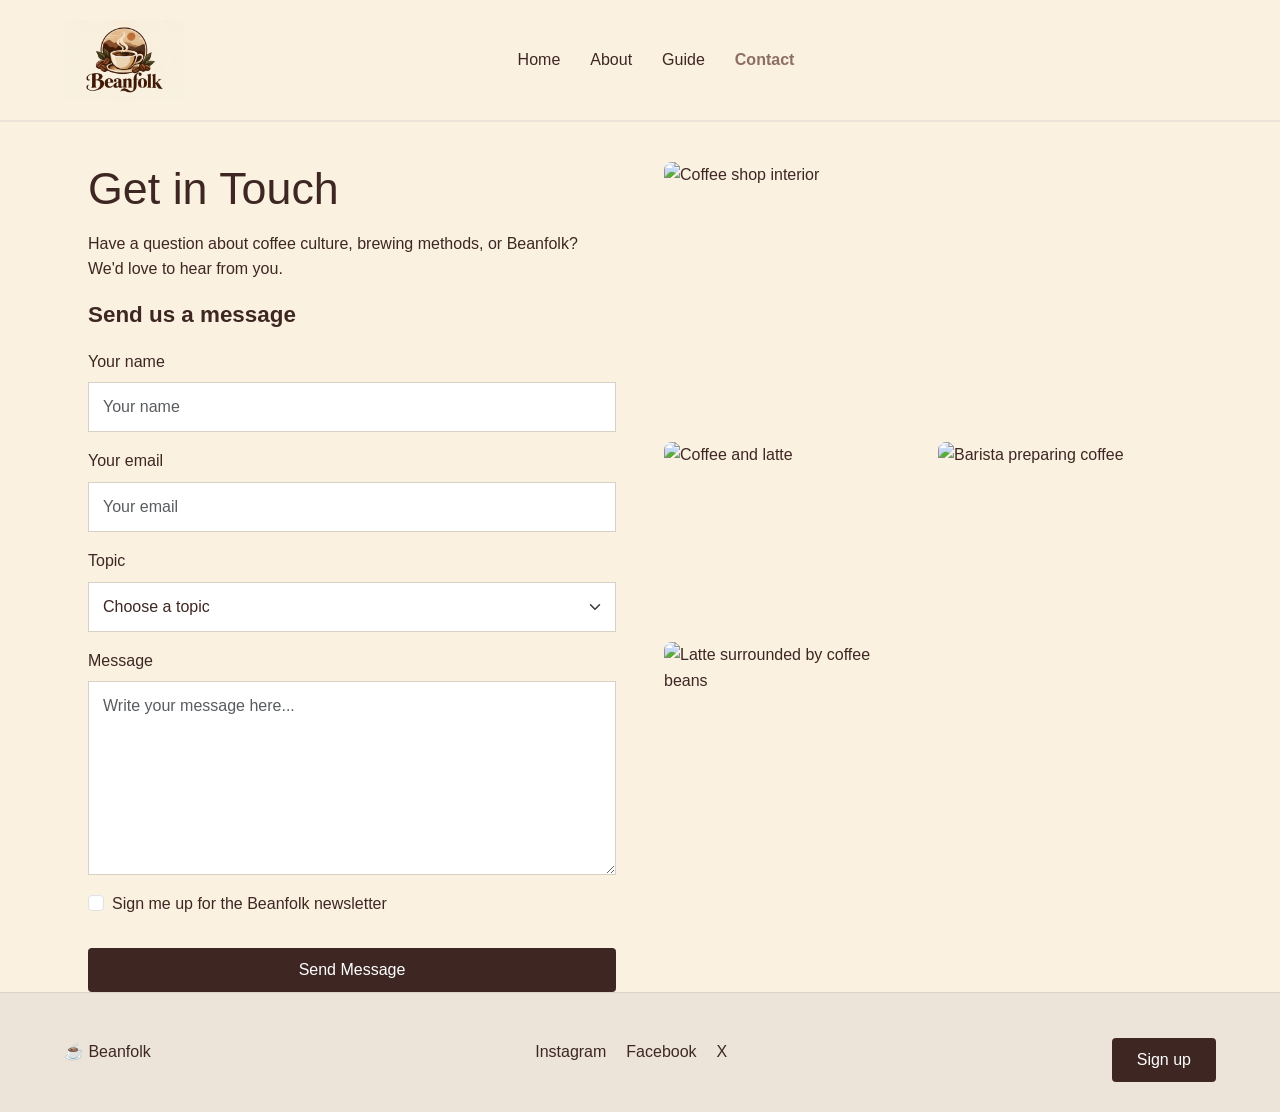
==== commit 362e2919: "Add files via upload" ====
--- a/contact.html
+++ b/contact.html
@@ -5,7 +5,8 @@
     <meta name="viewport" content="width=device-width, initial-scale=1.0">
     <title>Beanfolk | Contact</title>
     <link rel="icon" type="image/png" href="assets/Icon.png">
-    <link rel="stylesheet" href="style.css?v=20261006-logo-blend">
+    <link href="https://cdn.jsdelivr.net/npm/bootstrap@5.3.3/dist/css/bootstrap.min.css" rel="stylesheet">
+    <link rel="stylesheet" href="style.css?v=20261006-contact-bootstrap">
 </head>
 <body>
     <header>
@@ -21,39 +22,52 @@
         </nav>
     </header>
 
-    <main class="contact-page">
-        <div class="contact-layout">
-            <section class="contact-form-panel">
+    <main class="contact-page container-fluid">
+        <div class="row g-5 contact-layout">
+            <section class="col-lg-6 contact-form-panel">
                 <h1>Get in Touch</h1>
                 <p>Have a question about coffee culture, brewing methods, or Beanfolk? We'd love to hear from you.</p>
 
                 <h2>Send us a message</h2>
 
                 <form class="contact-form">
-                    <input type="text" class="form-control" placeholder="Your name" required>
-                    <input type="email" class="form-control" placeholder="Your email" required>
+                    <div class="mb-3">
+                        <label class="form-label" for="contact-name">Your name</label>
+                        <input id="contact-name" type="text" class="form-control" placeholder="Your name" required>
+                    </div>
 
-                    <select class="form-select" required>
-                        <option value="" disabled selected>Choose a topic</option>
-                        <option value="coffee-culture">Coffee Culture</option>
-                        <option value="brewing">Brewing Methods</option>
-                        <option value="coffee-guide">Coffee Guide</option>
-                        <option value="feedback">Website Feedback</option>
-                        <option value="other">Other</option>
-                    </select>
+                    <div class="mb-3">
+                        <label class="form-label" for="contact-email">Your email</label>
+                        <input id="contact-email" type="email" class="form-control" placeholder="Your email" required>
+                    </div>
 
-                    <textarea class="form-control" rows="7" placeholder="Write your message here..." required></textarea>
+                    <div class="mb-3">
+                        <label class="form-label" for="contact-topic">Topic</label>
+                        <select id="contact-topic" class="form-select" required>
+                            <option value="" disabled selected>Choose a topic</option>
+                            <option value="coffee-culture">Coffee Culture</option>
+                            <option value="brewing">Brewing Methods</option>
+                            <option value="coffee-guide">Coffee Guide</option>
+                            <option value="feedback">Website Feedback</option>
+                            <option value="other">Other</option>
+                        </select>
+                    </div>
 
-                    <label>
-                        <input type="checkbox">
-                        Sign me up for the Beanfolk newsletter
-                    </label>
+                    <div class="mb-3">
+                        <label class="form-label" for="contact-message">Message</label>
+                        <textarea id="contact-message" class="form-control" rows="7" placeholder="Write your message here..." required></textarea>
+                    </div>
 
-                    <button type="submit" class="btn">Send Message</button>
+                    <div class="form-check mb-3">
+                        <input id="contact-newsletter" class="form-check-input" type="checkbox">
+                        <label class="form-check-label" for="contact-newsletter">Sign me up for the Beanfolk newsletter</label>
+                    </div>
+
+                    <button type="submit" class="btn btn-primary">Send Message</button>
                 </form>
             </section>
 
-            <aside class="contact-gallery">
+            <aside class="col-lg-6 contact-gallery">
                 <img
                     class="gallery-main"
                     src="https://images.unsplash.com/photo-1501339847302-ac426a4a7cbb?auto=format&fit=crop&w=1200&q=80"
--- a/style.css
+++ b/style.css
@@ -605,10 +605,9 @@
 }
 
 .contact-layout {
-    display: grid;
-    grid-template-columns: 1fr 1fr;
-    gap: 40px;
     align-items: start;
+    margin-left: 0;
+    margin-right: 0;
 }
 
 .contact-form-panel h1 {
@@ -629,7 +628,6 @@
 
 .contact-form {
     display: grid;
-    gap: 15px;
 }
 
 .form-control,
@@ -711,9 +709,6 @@
         grid-template-columns: repeat(2, minmax(220px, 1fr));
     }
 
-    .contact-layout {
-        grid-template-columns: 1fr;
-    }
 }
 
 @media (max-width: 768px) {
@@ -776,7 +771,6 @@
 
     .hero-section,
     .about-hero,
-    .contact-layout,
     .guide-layout {
         grid-template-columns: 1fr;
     }
